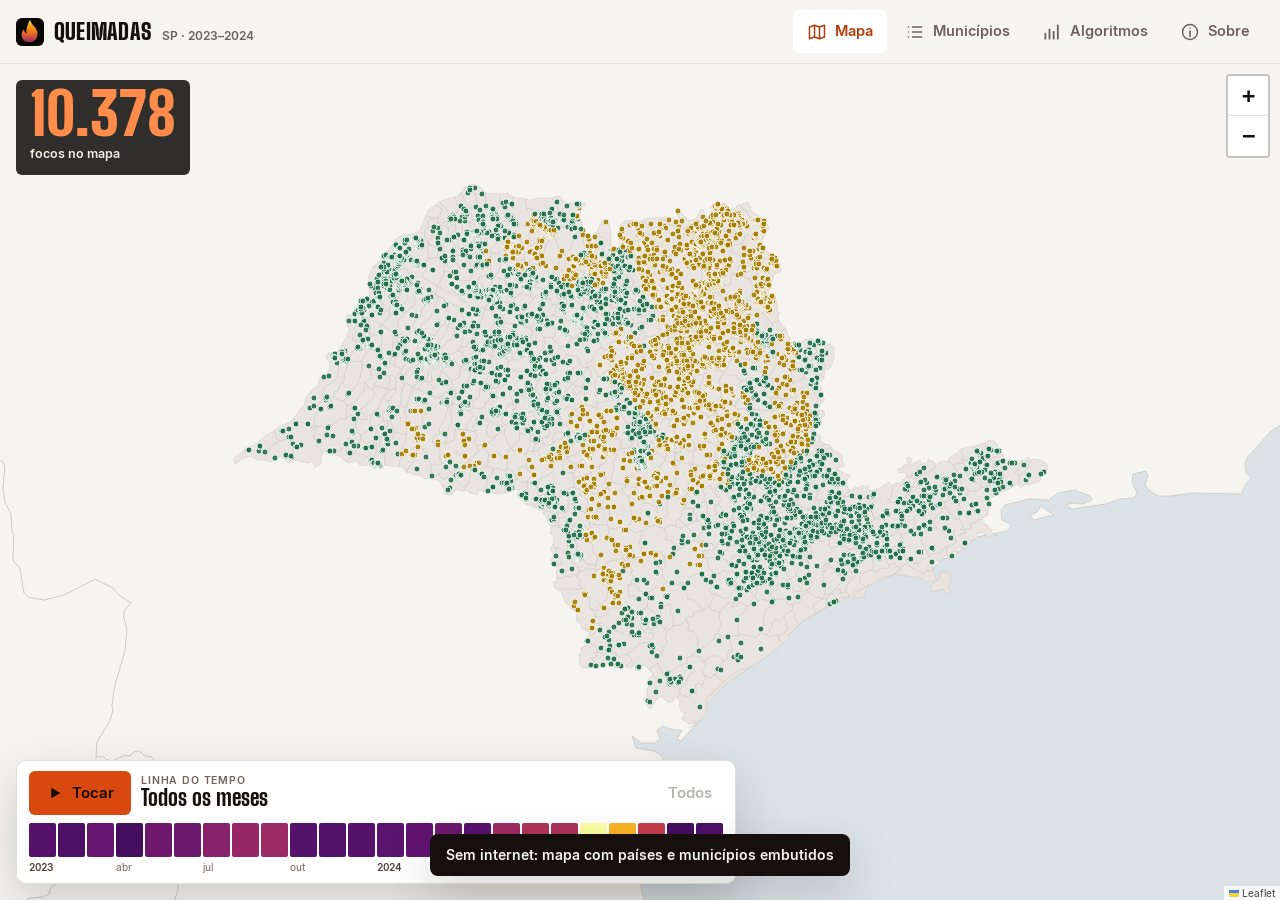
==== site/app/index.html @ ad784659 "Comparacao de municipios, gravacao da linha do tempo em GIF e versao web para celular (PWA) com dado" ====
<!doctype html>
<html lang="pt-BR">
<head>
<meta charset="utf-8">
<meta name="viewport" content="width=device-width, initial-scale=1, viewport-fit=cover">
<title>Queimadas SP · versão web</title>
<meta name="description" content="Os 10.378 focos de incêndio do INPE em São Paulo (2023–2024) no celular: mapa mês a mês, ficha e comparação de municípios e o custo real dos 13 algoritmos de ordenação da APS.">
<meta name="theme-color" content="#0A0807" media="(prefers-color-scheme: dark)">
<meta name="theme-color" content="#F7F5F2" media="(prefers-color-scheme: light)">
<link rel="manifest" href="manifest.webmanifest">
<link rel="icon" href="../favicon.svg" type="image/svg+xml">
<link rel="apple-touch-icon" href="icones/icone-180.png">
<meta name="apple-mobile-web-app-capable" content="yes">
<meta name="apple-mobile-web-app-title" content="Queimadas">
<link rel="preload" href="../fonts/BigShouldersDisplay-Black.woff2" as="font" type="font/woff2" crossorigin>
<link rel="preload" href="../fonts/Inter-Regular.woff2" as="font" type="font/woff2" crossorigin>
<link rel="stylesheet" href="vendor/leaflet.css">
<link rel="stylesheet" href="app.css">
</head>
<body>
<a class="pular" href="#conteudo">Pular para o conteúdo</a>
<header class="topo">
  <a class="marca" href="#mapa" aria-label="Queimadas SP, início">
    <svg viewBox="0 0 24 24" aria-hidden="true"><use href="#i-marca"/></svg>
    <span>Queimadas <small>SP · 2023–2024</small></span>
  </a>
  <nav class="abas" aria-label="Seções">
    <a href="#mapa" data-aba="mapa"><svg aria-hidden="true"><use href="#i-mapa"/></svg><span>Mapa</span></a>
    <a href="#municipios" data-aba="municipios"><svg aria-hidden="true"><use href="#i-lista"/></svg><span>Municípios</span></a>
    <a href="#algoritmos" data-aba="algoritmos"><svg aria-hidden="true"><use href="#i-ordenar"/></svg><span>Algoritmos</span></a>
    <a href="#sobre" data-aba="sobre"><svg aria-hidden="true"><use href="#i-info"/></svg><span>Sobre</span></a>
  </nav>
</header>

<main id="conteudo">
  <section id="aba-mapa" class="aba" aria-labelledby="t-mapa">
    <h1 id="t-mapa" class="sr">Mapa dos focos</h1>
    <div id="mapa" class="mapa" role="application" aria-label="Mapa dos focos de incêndio em São Paulo"></div>
    <div class="placar" aria-live="polite">
      <strong id="placar-numero">—</strong>
      <span id="placar-texto">focos no mapa</span>
    </div>
    <div class="linha-tempo">
      <div class="linha-topo">
        <button id="tocar" class="botao primario" type="button"><svg aria-hidden="true"><use href="#i-play"/></svg><span>Tocar</span></button>
        <div class="linha-periodo"><small>Linha do tempo</small><b id="periodo">Todos os meses</b></div>
        <button id="todos" class="botao fantasma" type="button" disabled>Todos</button>
      </div>
      <div id="faixa" class="faixa" role="group" aria-label="Focos por mês; toque num mês para vê-lo no mapa"></div>
    </div>
  </section>

  <section id="aba-municipios" class="aba" aria-labelledby="t-municipios" hidden>
    <div class="pagina">
      <p class="sobretitulo">Ranking do estado</p>
      <h1 id="t-municipios" class="titulo">Municípios</h1>
      <p class="apoio" id="municipios-apoio"></p>
      <label class="busca">
        <svg aria-hidden="true"><use href="#i-busca"/></svg>
        <span class="sr">Buscar município</span>
        <input id="busca" type="search" placeholder="Buscar município…" autocomplete="off" enterkeyhint="search">
      </label>
      <ol id="ranking" class="ranking"></ol>
      <button id="mais" class="botao secundario largo" type="button">Mostrar mais</button>
    </div>
  </section>

  <section id="aba-algoritmos" class="aba" aria-labelledby="t-algoritmos" hidden>
    <div class="pagina">
      <p class="sobretitulo">Custo real, medido pelo programa em Java</p>
      <h1 id="t-algoritmos" class="titulo">Algoritmos</h1>
      <p class="apoio" id="algoritmos-apoio"></p>
      <div class="chips" role="radiogroup" aria-label="Critério de ordenação" id="criterios"></div>
      <div class="chips" role="radiogroup" aria-label="Ordenar a lista por" id="ordem">
        <button type="button" role="radio" data-ordem="ms" aria-checked="true">Tempo</button>
        <button type="button" role="radio" data-ordem="comparacoes" aria-checked="false">Comparações</button>
        <button type="button" role="radio" data-ordem="trocas" aria-checked="false">Trocas</button>
      </div>
      <ol id="algoritmos" class="algoritmos"></ol>
      <section class="bloco" aria-labelledby="t-curvas">
        <h2 id="t-curvas">Como o custo cresce</h2>
        <p class="apoio" id="curvas-apoio"></p>
        <label class="seletor">Destacar
          <select id="curva-algoritmo"></select>
        </label>
        <figure class="curvas">
          <svg id="curvas" role="img" aria-labelledby="curvas-legenda"></svg>
          <figcaption id="curvas-legenda"></figcaption>
        </figure>
        <table class="tabela" id="curva-tabela"></table>
      </section>
    </div>
  </section>

  <section id="aba-sobre" class="aba" aria-labelledby="t-sobre" hidden>
    <div class="pagina">
      <p class="sobretitulo">APS · Estrutura de Dados · UNIP</p>
      <h1 id="t-sobre" class="titulo">Sobre esta versão</h1>
      <p class="texto">Esta é a versão de bolso do <b>APS Queimadas</b>. Todo o cálculo foi feito pelo programa em Java: a ordenação com os 13 algoritmos implementados à mão, a contagem de operações, o ranking, as fichas dos municípios e os vizinhos pela malha do IBGE. Aqui você vê esses resultados, sem instalar nada.</p>
      <dl class="numeros" id="sobre-numeros"></dl>
      <h2>Fontes</h2>
      <ul class="fontes">
        <li><b>Focos:</b> INPE, BDQueimadas, satélite de referência (horários em GMT).</li>
        <li><b>Municípios, áreas e vizinhança:</b> IBGE, malha municipal de São Paulo.</li>
        <li><b>Países (sem internet):</b> Natural Earth, domínio público.</li>
        <li><b>Mapa-base:</b> Esri, quando há conexão.</li>
      </ul>
      <div class="acoes">
        <a class="botao primario" href="https://github.com/gustavoblopes79/aps-queimadas/releases/latest">Baixar o programa completo</a>
        <a class="botao secundario" href="../">Site do projeto</a>
      </div>
      <p class="nota" id="sobre-versao"></p>
      <p class="nota" id="instalar-dica"></p>
    </div>
  </section>
</main>

<div id="fundo-folha" class="fundo-folha" hidden></div>
<aside id="folha" class="folha" role="dialog" aria-modal="true" aria-labelledby="folha-titulo" hidden>
  <button class="alca" id="alca" type="button" aria-label="Fechar"><span></span></button>
  <div class="folha-cabeca">
    <div>
      <p class="sobretitulo" id="folha-sobre">Ficha do município</p>
      <h2 id="folha-titulo"></h2>
    </div>
    <button class="icone" id="fechar-folha" type="button" aria-label="Fechar"><svg aria-hidden="true"><use href="#i-fechar"/></svg></button>
  </div>
  <div class="folha-corpo" id="folha-corpo"></div>
</aside>

<div id="aviso" class="aviso" role="status" hidden></div>

<svg width="0" height="0" style="position:absolute" aria-hidden="true">
  <defs>
    <linearGradient id="g-marca" x1="0" y1="1" x2="0" y2="0"><stop offset="0" stop-color="#932667"/><stop offset=".4" stop-color="#EB6A26"/><stop offset=".75" stop-color="#FCA50A"/><stop offset="1" stop-color="#FCFFA4"/></linearGradient>
    <symbol id="i-marca" viewBox="0 0 24 24"><rect width="24" height="24" rx="5" fill="#0A0807"/><path fill="url(#g-marca)" d="M12 1.5C12.6 4.8 15.5 6.6 17.2 9.4C19.4 13 18.6 17.8 15 19.9C11.6 21.9 6.9 20.8 5.3 17.2C4.2 14.7 4.9 11.9 6.6 9.9C6.9 11.6 7.8 12.8 9.2 13.3C8.2 9.7 10.2 5.6 12 1.5Z"/></symbol>
    <symbol id="i-mapa" viewBox="0 0 24 24"><path d="M9 4 3 6v14l6-2 6 2 6-2V4l-6 2-6-2Zm0 0v14m6-12v14" fill="none" stroke="currentColor" stroke-width="1.8" stroke-linejoin="round"/></symbol>
    <symbol id="i-lista" viewBox="0 0 24 24"><path d="M9 6h11M9 12h11M9 18h11M4 6h.01M4 12h.01M4 18h.01" fill="none" stroke="currentColor" stroke-width="2" stroke-linecap="round"/></symbol>
    <symbol id="i-ordenar" viewBox="0 0 24 24"><path d="M4 20V14M9 20V9M14 20V12M19 20V4" fill="none" stroke="currentColor" stroke-width="2.2" stroke-linecap="round"/></symbol>
    <symbol id="i-info" viewBox="0 0 24 24"><circle cx="12" cy="12" r="9" fill="none" stroke="currentColor" stroke-width="1.8"/><path d="M12 11v6M12 7.5v.01" stroke="currentColor" stroke-width="2" stroke-linecap="round"/></symbol>
    <symbol id="i-play" viewBox="0 0 24 24"><path d="M7 5v14l12-7L7 5Z" fill="currentColor"/></symbol>
    <symbol id="i-pausa" viewBox="0 0 24 24"><path d="M7 5h3.5v14H7zM13.5 5H17v14h-3.5z" fill="currentColor"/></symbol>
    <symbol id="i-busca" viewBox="0 0 24 24"><circle cx="11" cy="11" r="6.5" fill="none" stroke="currentColor" stroke-width="2"/><path d="m16 16 4.5 4.5" stroke="currentColor" stroke-width="2" stroke-linecap="round"/></symbol>
    <symbol id="i-fechar" viewBox="0 0 24 24"><path d="M6 6l12 12M18 6 6 18" stroke="currentColor" stroke-width="2" stroke-linecap="round"/></symbol>
    <symbol id="i-alvo" viewBox="0 0 24 24"><circle cx="12" cy="12" r="7" fill="none" stroke="currentColor" stroke-width="2"/><circle cx="12" cy="12" r="2.2" fill="currentColor"/></symbol>
  </defs>
</svg>
<script src="vendor/leaflet.js" defer></script>
<script src="app.js" defer></script>
</body>
</html>
---- site/app/vendor/leaflet.css ----
/* required styles */

.leaflet-pane,
.leaflet-tile,
.leaflet-marker-icon,
.leaflet-marker-shadow,
.leaflet-tile-container,
.leaflet-pane > svg,
.leaflet-pane > canvas,
.leaflet-zoom-box,
.leaflet-image-layer,
.leaflet-layer {
	position: absolute;
	left: 0;
	top: 0;
	}
.leaflet-container {
	overflow: hidden;
	}
.leaflet-tile,
.leaflet-marker-icon,
.leaflet-marker-shadow {
	-webkit-user-select: none;
	   -moz-user-select: none;
	        user-select: none;
	  -webkit-user-drag: none;
	}
/* Prevents IE11 from highlighting tiles in blue */
.leaflet-tile::selection {
	background: transparent;
}
/* Safari renders non-retina tile on retina better with this, but Chrome is worse */
.leaflet-safari .leaflet-tile {
	image-rendering: -webkit-optimize-contrast;
	}
/* hack that prevents hw layers "stretching" when loading new tiles */
.leaflet-safari .leaflet-tile-container {
	width: 1600px;
	height: 1600px;
	-webkit-transform-origin: 0 0;
	}
.leaflet-marker-icon,
.leaflet-marker-shadow {
	display: block;
	}
/* .leaflet-container svg: reset svg max-width decleration shipped in Joomla! (joomla.org) 3.x */
/* .leaflet-container img: map is broken in FF if you have max-width: 100% on tiles */
.leaflet-container .leaflet-overlay-pane svg {
	max-width: none !important;
	max-height: none !important;
	}
.leaflet-container .leaflet-marker-pane img,
.leaflet-container .leaflet-shadow-pane img,
.leaflet-container .leaflet-tile-pane img,
.leaflet-container img.leaflet-image-layer,
.leaflet-container .leaflet-tile {
	max-width: none !important;
	max-height: none !important;
	width: auto;
	padding: 0;
	}

.leaflet-container img.leaflet-tile {
	/* See: https://bugs.chromium.org/p/chromium/issues/detail?id=600120 */
	mix-blend-mode: plus-lighter;
}

.leaflet-container.leaflet-touch-zoom {
	-ms-touch-action: pan-x pan-y;
	touch-action: pan-x pan-y;
	}
.leaflet-container.leaflet-touch-drag {
	-ms-touch-action: pinch-zoom;
	/* Fallback for FF which doesn't support pinch-zoom */
	touch-action: none;
	touch-action: pinch-zoom;
}
.leaflet-container.leaflet-touch-drag.leaflet-touch-zoom {
	-ms-touch-action: none;
	touch-action: none;
}
.leaflet-container {
	-webkit-tap-highlight-color: transparent;
}
.leaflet-container a {
	-webkit-tap-highlight-color: rgba(51, 181, 229, 0.4);
}
.leaflet-tile {
	filter: inherit;
	visibility: hidden;
	}
.leaflet-tile-loaded {
	visibility: inherit;
	}
.leaflet-zoom-box {
	width: 0;
	height: 0;
	-moz-box-sizing: border-box;
	     box-sizing: border-box;
	z-index: 800;
	}
/* workaround for https://bugzilla.mozilla.org/show_bug.cgi?id=888319 */
.leaflet-overlay-pane svg {
	-moz-user-select: none;
	}

.leaflet-pane         { z-index: 400; }

.leaflet-tile-pane    { z-index: 200; }
.leaflet-overlay-pane { z-index: 400; }
.leaflet-shadow-pane  { z-index: 500; }
.leaflet-marker-pane  { z-index: 600; }
.leaflet-tooltip-pane   { z-index: 650; }
.leaflet-popup-pane   { z-index: 700; }

.leaflet-map-pane canvas { z-index: 100; }
.leaflet-map-pane svg    { z-index: 200; }

.leaflet-vml-shape {
	width: 1px;
	height: 1px;
	}
.lvml {
	behavior: url(#default#VML);
	display: inline-block;
	position: absolute;
	}


/* control positioning */

.leaflet-control {
	position: relative;
	z-index: 800;
	pointer-events: visiblePainted; /* IE 9-10 doesn't have auto */
	pointer-events: auto;
	}
.leaflet-top,
.leaflet-bottom {
	position: absolute;
	z-index: 1000;
	pointer-events: none;
	}
.leaflet-top {
	top: 0;
	}
.leaflet-right {
	right: 0;
	}
.leaflet-bottom {
	bottom: 0;
	}
.leaflet-left {
	left: 0;
	}
.leaflet-control {
	float: left;
	clear: both;
	}
.leaflet-right .leaflet-control {
	float: right;
	}
.leaflet-top .leaflet-control {
	margin-top: 10px;
	}
.leaflet-bottom .leaflet-control {
	margin-bottom: 10px;
	}
.leaflet-left .leaflet-control {
	margin-left: 10px;
	}
.leaflet-right .leaflet-control {
	margin-right: 10px;
	}


/* zoom and fade animations */

.leaflet-fade-anim .leaflet-popup {
	opacity: 0;
	-webkit-transition: opacity 0.2s linear;
	   -moz-transition: opacity 0.2s linear;
	        transition: opacity 0.2s linear;
	}
.leaflet-fade-anim .leaflet-map-pane .leaflet-popup {
	opacity: 1;
	}
.leaflet-zoom-animated {
	-webkit-transform-origin: 0 0;
	    -ms-transform-origin: 0 0;
	        transform-origin: 0 0;
	}
svg.leaflet-zoom-animated {
	will-change: transform;
}

.leaflet-zoom-anim .leaflet-zoom-animated {
	-webkit-transition: -webkit-transform 0.25s cubic-bezier(0,0,0.25,1);
	   -moz-transition:    -moz-transform 0.25s cubic-bezier(0,0,0.25,1);
	        transition:         transform 0.25s cubic-bezier(0,0,0.25,1);
	}
.leaflet-zoom-anim .leaflet-tile,
.leaflet-pan-anim .leaflet-tile {
	-webkit-transition: none;
	   -moz-transition: none;
	        transition: none;
	}

.leaflet-zoom-anim .leaflet-zoom-hide {
	visibility: hidden;
	}


/* cursors */

.leaflet-interactive {
	cursor: pointer;
	}
.leaflet-grab {
	cursor: -webkit-grab;
	cursor:    -moz-grab;
	cursor:         grab;
	}
.leaflet-crosshair,
.leaflet-crosshair .leaflet-interactive {
	cursor: crosshair;
	}
.leaflet-popup-pane,
.leaflet-control {
	cursor: auto;
	}
.leaflet-dragging .leaflet-grab,
.leaflet-dragging .leaflet-grab .leaflet-interactive,
.leaflet-dragging .leaflet-marker-draggable {
	cursor: move;
	cursor: -webkit-grabbing;
	cursor:    -moz-grabbing;
	cursor:         grabbing;
	}

/* marker & overlays interactivity */
.leaflet-marker-icon,
.leaflet-marker-shadow,
.leaflet-image-layer,
.leaflet-pane > svg path,
.leaflet-tile-container {
	pointer-events: none;
	}

.leaflet-marker-icon.leaflet-interactive,
.leaflet-image-layer.leaflet-interactive,
.leaflet-pane > svg path.leaflet-interactive,
svg.leaflet-image-layer.leaflet-interactive path {
	pointer-events: visiblePainted; /* IE 9-10 doesn't have auto */
	pointer-events: auto;
	}

/* visual tweaks */

.leaflet-container {
	background: #ddd;
	outline-offset: 1px;
	}
.leaflet-container a {
	color: #0078A8;
	}
.leaflet-zoom-box {
	border: 2px dotted #38f;
	background: rgba(255,255,255,0.5);
	}


/* general typography */
.leaflet-container {
	font-family: "Helvetica Neue", Arial, Helvetica, sans-serif;
	font-size: 12px;
	font-size: 0.75rem;
	line-height: 1.5;
	}


/* general toolbar styles */

.leaflet-bar {
	box-shadow: 0 1px 5px rgba(0,0,0,0.65);
	border-radius: 4px;
	}
.leaflet-bar a {
	background-color: #fff;
	border-bottom: 1px solid #ccc;
	width: 26px;
	height: 26px;
	line-height: 26px;
	display: block;
	text-align: center;
	text-decoration: none;
	color: black;
	}
.leaflet-bar a,
.leaflet-control-layers-toggle {
	background-position: 50% 50%;
	background-repeat: no-repeat;
	display: block;
	}
.leaflet-bar a:hover,
.leaflet-bar a:focus {
	background-color: #f4f4f4;
	}
.leaflet-bar a:first-child {
	border-top-left-radius: 4px;
	border-top-right-radius: 4px;
	}
.leaflet-bar a:last-child {
	border-bottom-left-radius: 4px;
	border-bottom-right-radius: 4px;
	border-bottom: none;
	}
.leaflet-bar a.leaflet-disabled {
	cursor: default;
	background-color: #f4f4f4;
	color: #bbb;
	}

.leaflet-touch .leaflet-bar a {
	width: 30px;
	height: 30px;
	line-height: 30px;
	}
.leaflet-touch .leaflet-bar a:first-child {
	border-top-left-radius: 2px;
	border-top-right-radius: 2px;
	}
.leaflet-touch .leaflet-bar a:last-child {
	border-bottom-left-radius: 2px;
	border-bottom-right-radius: 2px;
	}

/* zoom control */

.leaflet-control-zoom-in,
.leaflet-control-zoom-out {
	font: bold 18px 'Lucida Console', Monaco, monospace;
	text-indent: 1px;
	}

.leaflet-touch .leaflet-control-zoom-in, .leaflet-touch .leaflet-control-zoom-out  {
	font-size: 22px;
	}


/* layers control */

.leaflet-control-layers {
	box-shadow: 0 1px 5px rgba(0,0,0,0.4);
	background: #fff;
	border-radius: 5px;
	}
.leaflet-control-layers-toggle {
	background-image: url(images/layers.png);
	width: 36px;
	height: 36px;
	}
.leaflet-retina .leaflet-control-layers-toggle {
	background-image: url(images/layers-2x.png);
	background-size: 26px 26px;
	}
.leaflet-touch .leaflet-control-layers-toggle {
	width: 44px;
	height: 44px;
	}
.leaflet-control-layers .leaflet-control-layers-list,
.leaflet-control-layers-expanded .leaflet-control-layers-toggle {
	display: none;
	}
.leaflet-control-layers-expanded .leaflet-control-layers-list {
	display: block;
	position: relative;
	}
.leaflet-control-layers-expanded {
	padding: 6px 10px 6px 6px;
	color: #333;
	background: #fff;
	}
.leaflet-control-layers-scrollbar {
	overflow-y: scroll;
	overflow-x: hidden;
	padding-right: 5px;
	}
.leaflet-control-layers-selector {
	margin-top: 2px;
	position: relative;
	top: 1px;
	}
.leaflet-control-layers label {
	display: block;
	font-size: 13px;
	font-size: 1.08333em;
	}
.leaflet-control-layers-separator {
	height: 0;
	border-top: 1px solid #ddd;
	margin: 5px -10px 5px -6px;
	}

/* Default icon URLs */
.leaflet-default-icon-path { /* used only in path-guessing heuristic, see L.Icon.Default */
	background-image: url(images/marker-icon.png);
	}


/* attribution and scale controls */

.leaflet-container .leaflet-control-attribution {
	background: #fff;
	background: rgba(255, 255, 255, 0.8);
	margin: 0;
	}
.leaflet-control-attribution,
.leaflet-control-scale-line {
	padding: 0 5px;
	color: #333;
	line-height: 1.4;
	}
.leaflet-control-attribution a {
	text-decoration: none;
	}
.leaflet-control-attribution a:hover,
.leaflet-control-attribution a:focus {
	text-decoration: underline;
	}
.leaflet-attribution-flag {
	display: inline !important;
	vertical-align: baseline !important;
	width: 1em;
	height: 0.6669em;
	}
.leaflet-left .leaflet-control-scale {
	margin-left: 5px;
	}
.leaflet-bottom .leaflet-control-scale {
	margin-bottom: 5px;
	}
.leaflet-control-scale-line {
	border: 2px solid #777;
	border-top: none;
	line-height: 1.1;
	padding: 2px 5px 1px;
	white-space: nowrap;
	-moz-box-sizing: border-box;
	     box-sizing: border-box;
	background: rgba(255, 255, 255, 0.8);
	text-shadow: 1px 1px #fff;
	}
.leaflet-control-scale-line:not(:first-child) {
	border-top: 2px solid #777;
	border-bottom: none;
	margin-top: -2px;
	}
.leaflet-control-scale-line:not(:first-child):not(:last-child) {
	border-bottom: 2px solid #777;
	}

.leaflet-touch .leaflet-control-attribution,
.leaflet-touch .leaflet-control-layers,
.leaflet-touch .leaflet-bar {
	box-shadow: none;
	}
.leaflet-touch .leaflet-control-layers,
.leaflet-touch .leaflet-bar {
	border: 2px solid rgba(0,0,0,0.2);
	background-clip: padding-box;
	}


/* popup */

.leaflet-popup {
	position: absolute;
	text-align: center;
	margin-bottom: 20px;
	}
.leaflet-popup-content-wrapper {
	padding: 1px;
	text-align: left;
	border-radius: 12px;
	}
.leaflet-popup-content {
	margin: 13px 24px 13px 20px;
	line-height: 1.3;
	font-size: 13px;
	font-size: 1.08333em;
	min-height: 1px;
	}
.leaflet-popup-content p {
	margin: 17px 0;
	margin: 1.3em 0;
	}
.leaflet-popup-tip-container {
	width: 40px;
	height: 20px;
	position: absolute;
	left: 50%;
	margin-top: -1px;
	margin-left: -20px;
	overflow: hidden;
	pointer-events: none;
	}
.leaflet-popup-tip {
	width: 17px;
	height: 17px;
	padding: 1px;

	margin: -10px auto 0;
	pointer-events: auto;

	-webkit-transform: rotate(45deg);
	   -moz-transform: rotate(45deg);
	    -ms-transform: rotate(45deg);
	        transform: rotate(45deg);
	}
.leaflet-popup-content-wrapper,
.leaflet-popup-tip {
	background: white;
	color: #333;
	box-shadow: 0 3px 14px rgba(0,0,0,0.4);
	}
.leaflet-container a.leaflet-popup-close-button {
	position: absolute;
	top: 0;
	right: 0;
	border: none;
	text-align: center;
	width: 24px;
	height: 24px;
	font: 16px/24px Tahoma, Verdana, sans-serif;
	color: #757575;
	text-decoration: none;
	background: transparent;
	}
.leaflet-container a.leaflet-popup-close-button:hover,
.leaflet-container a.leaflet-popup-close-button:focus {
	color: #585858;
	}
.leaflet-popup-scrolled {
	overflow: auto;
	}

.leaflet-oldie .leaflet-popup-content-wrapper {
	-ms-zoom: 1;
	}
.leaflet-oldie .leaflet-popup-tip {
	width: 24px;
	margin: 0 auto;

	-ms-filter: "progid:DXImageTransform.Microsoft.Matrix(M11=0.70710678, M12=0.70710678, M21=-0.70710678, M22=0.70710678)";
	filter: progid:DXImageTransform.Microsoft.Matrix(M11=0.70710678, M12=0.70710678, M21=-0.70710678, M22=0.70710678);
	}

.leaflet-oldie .leaflet-control-zoom,
.leaflet-oldie .leaflet-control-layers,
.leaflet-oldie .leaflet-popup-content-wrapper,
.leaflet-oldie .leaflet-popup-tip {
	border: 1px solid #999;
	}


/* div icon */

.leaflet-div-icon {
	background: #fff;
	border: 1px solid #666;
	}


/* Tooltip */
/* Base styles for the element that has a tooltip */
.leaflet-tooltip {
	position: absolute;
	padding: 6px;
	background-color: #fff;
	border: 1px solid #fff;
	border-radius: 3px;
	color: #222;
	white-space: nowrap;
	-webkit-user-select: none;
	-moz-user-select: none;
	-ms-user-select: none;
	user-select: none;
	pointer-events: none;
	box-shadow: 0 1px 3px rgba(0,0,0,0.4);
	}
.leaflet-tooltip.leaflet-interactive {
	cursor: pointer;
	pointer-events: auto;
	}
.leaflet-tooltip-top:before,
.leaflet-tooltip-bottom:before,
.leaflet-tooltip-left:before,
.leaflet-tooltip-right:before {
	position: absolute;
	pointer-events: none;
	border: 6px solid transparent;
	background: transparent;
	content: "";
	}

/* Directions */

.leaflet-tooltip-bottom {
	margin-top: 6px;
}
.leaflet-tooltip-top {
	margin-top: -6px;
}
.leaflet-tooltip-bottom:before,
.leaflet-tooltip-top:before {
	left: 50%;
	margin-left: -6px;
	}
.leaflet-tooltip-top:before {
	bottom: 0;
	margin-bottom: -12px;
	border-top-color: #fff;
	}
.leaflet-tooltip-bottom:before {
	top: 0;
	margin-top: -12px;
	margin-left: -6px;
	border-bottom-color: #fff;
	}
.leaflet-tooltip-left {
	margin-left: -6px;
}
.leaflet-tooltip-right {
	margin-left: 6px;
}
.leaflet-tooltip-left:before,
.leaflet-tooltip-right:before {
	top: 50%;
	margin-top: -6px;
	}
.leaflet-tooltip-left:before {
	right: 0;
	margin-right: -12px;
	border-left-color: #fff;
	}
.leaflet-tooltip-right:before {
	left: 0;
	margin-left: -12px;
	border-right-color: #fff;
	}

/* Printing */

@media print {
	/* Prevent printers from removing background-images of controls. */
	.leaflet-control {
		-webkit-print-color-adjust: exact;
		print-color-adjust: exact;
		}
	}
---- site/app/app.css ----
@font-face{font-family:"Big Shoulders";src:url(../fonts/BigShouldersDisplay-Black.woff2) format("woff2");font-weight:900;font-display:swap}
@font-face{font-family:"Big Shoulders";src:url(../fonts/BigShouldersDisplay-ExtraBold.woff2) format("woff2");font-weight:800;font-display:swap}
@font-face{font-family:"Inter";src:url(../fonts/Inter-Regular.woff2) format("woff2");font-weight:400;font-display:swap}
@font-face{font-family:"Inter";src:url(../fonts/Inter-SemiBold.woff2) format("woff2");font-weight:600;font-display:swap}

:root{
  color-scheme:dark;
  --fundo:#0A0807;--superficie:#1A1411;--superficie-2:#241B17;--fio:#3A2E28;--fio-forte:#F6EEE7;
  --texto:#F6EEE7;--texto-2:#CDBDB1;--texto-3:#A99587;
  --fogo:#FF6B1A;--fogo-texto:#FF8C4A;--fogo-suave:#2B150A;--frio:#7FA3D1;
  --cerrado:#E8C15A;--mata:#2E9E63;--outro:#A08D80;
  --terra:#241B17;--terra-borda:#46392F;--mar:#0A0D0F;--pais:#18120F;--pais-borda:#3A2F28;
  --sombra:0 18px 48px rgba(0,0,0,.55);
  --display:"Big Shoulders",Impact,sans-serif;--corpo:"Inter",system-ui,-apple-system,"Segoe UI",Roboto,sans-serif;
  --saida:cubic-bezier(.23,1,.32,1);--gaveta:cubic-bezier(.32,.72,0,1);
  --topo:56px;--abas:64px;
}
@media (prefers-color-scheme:light){
  :root{
    color-scheme:light;
    --fundo:#F7F5F2;--superficie:#FFFFFF;--superficie-2:#F1EEEA;--fio:#E2DFDB;--fio-forte:#15100D;
    --texto:#15100D;--texto-2:#4A413B;--texto-3:#6E635B;
    --fogo:#D9480F;--fogo-texto:#B53A0A;--fogo-suave:#FFF1E8;--frio:#3D6DB5;
    --cerrado:#A67C00;--mata:#1F6E45;--outro:#8C8178;
    --terra:#E9E4DF;--terra-borda:#CFC7BF;--mar:#DCE3E7;--pais:#F6F4F1;--pais-borda:#C9C2BA;
    --sombra:0 18px 48px rgba(21,16,13,.18);
  }
}
*{box-sizing:border-box}
html{-webkit-text-size-adjust:100%;height:100%}
body{margin:0;min-height:100%;background:var(--fundo);color:var(--texto);font:400 16px/1.55 var(--corpo);font-variant-numeric:lining-nums tabular-nums;-webkit-tap-highlight-color:transparent}
button,input,select{font:inherit;color:inherit}
a{color:var(--fogo-texto);text-underline-offset:3px}
:focus-visible{outline:2px solid var(--fogo);outline-offset:2px;border-radius:3px}
.sr{position:absolute;width:1px;height:1px;overflow:hidden;clip:rect(0 0 0 0);white-space:nowrap}
.pular{position:absolute;left:-999px;top:8px;z-index:2000;background:var(--fogo);color:#140A04;padding:8px 14px;font-weight:600}
.pular:focus{left:8px}
[hidden]{display:none !important}

.topo{position:sticky;top:0;z-index:1100;height:calc(var(--topo) + env(safe-area-inset-top));padding:env(safe-area-inset-top) 16px 0;display:flex;align-items:center;gap:16px;background:var(--fundo);border-bottom:1px solid var(--fio)}
.marca{display:flex;align-items:center;gap:10px;color:var(--texto);text-decoration:none;font:900 22px/1 var(--display);text-transform:uppercase;letter-spacing:.01em}
.marca svg{width:28px;height:28px;flex:none}
.marca small{font:600 12px/1 var(--corpo);color:var(--texto-3);text-transform:none;letter-spacing:0;margin-left:6px}
.abas{position:fixed;left:0;right:0;bottom:0;z-index:1100;display:grid;grid-template-columns:repeat(4,1fr);height:calc(var(--abas) + env(safe-area-inset-bottom));padding-bottom:env(safe-area-inset-bottom);background:var(--superficie);border-top:1px solid var(--fio)}
.abas a{display:flex;flex-direction:column;align-items:center;justify-content:center;gap:3px;color:var(--texto-3);text-decoration:none;font-size:11.5px;font-weight:600;transition:color .15s ease}
.abas a svg{width:24px;height:24px}
.abas a[aria-current="page"]{color:var(--fogo-texto)}
.abas a:active svg{transform:scale(.92)}

main{padding-bottom:calc(var(--abas) + env(safe-area-inset-bottom))}
.aba{position:relative}
#aba-mapa{height:calc(100dvh - var(--topo) - var(--abas) - env(safe-area-inset-top) - env(safe-area-inset-bottom));min-height:420px}
.mapa{position:absolute;inset:0;background:var(--fundo)}
.mapa.offline{background:var(--mar)}
.leaflet-container{font-family:var(--corpo);background:var(--fundo)}
.leaflet-popup-content-wrapper,.leaflet-popup-tip{background:var(--superficie);color:var(--texto);box-shadow:var(--sombra);border:1px solid var(--fio)}
.leaflet-popup-content-wrapper{border-radius:8px}
.leaflet-popup-content{margin:12px 14px;font-size:13.5px;line-height:1.5}
.leaflet-container a.leaflet-popup-close-button{color:var(--texto-3);width:32px;height:32px;font-size:22px}
.leaflet-control-zoom a{background:var(--superficie) !important;color:var(--texto) !important;border-color:var(--fio) !important;width:40px !important;height:40px !important;line-height:40px !important}
.leaflet-control-attribution{background:color-mix(in srgb,var(--superficie) 80%,transparent) !important;color:var(--texto-3) !important;font-size:10px !important}
.leaflet-control-attribution a{color:var(--texto-2) !important}
.pop-titulo{font-weight:600;font-size:15px}
.pop-linha{color:var(--texto-2)}
.pop-acao{display:block;width:100%;margin-top:10px;min-height:40px;padding:8px 12px;border:1px solid var(--fogo);border-radius:6px;background:var(--fogo-suave);color:var(--texto);font-weight:600;text-align:left;cursor:pointer;transition:transform .14s var(--saida)}
.pop-acao:active{transform:scale(.97)}

.placar{position:absolute;z-index:900;left:12px;top:12px;padding:8px 14px 10px;background:rgba(10,8,7,.84);border-radius:6px;pointer-events:none;color:#F6EEE7}
.placar strong{display:block;font:900 44px/.9 var(--display);color:#FF8C4A}
.placar span{font-size:12.5px;font-weight:600}
.linha-tempo{position:absolute;z-index:900;left:8px;right:8px;bottom:8px;padding:10px 12px 8px;background:var(--superficie);border:1px solid var(--fio);border-radius:10px;box-shadow:var(--sombra)}
.linha-topo{display:flex;align-items:center;gap:10px}
.linha-periodo{flex:1;min-width:0;display:flex;flex-direction:column;line-height:1.1}
.linha-periodo small{font-size:10.5px;letter-spacing:.08em;text-transform:uppercase;color:var(--texto-3);font-weight:600}
.linha-periodo b{font:800 22px/1.1 var(--display);white-space:nowrap;overflow:hidden;text-overflow:ellipsis}
.faixa{display:grid;grid-template-columns:repeat(24,1fr);gap:2px;margin-top:8px}
.faixa button{height:34px;padding:0;border:0;border-radius:2px;cursor:pointer;position:relative;transition:opacity .15s ease,transform .12s var(--saida)}
.faixa button:active{transform:scaleY(.94)}
.faixa.selecao button{opacity:.3}
.faixa.selecao button[aria-pressed="true"]{opacity:1;outline:2px solid var(--texto);outline-offset:1px;z-index:1}
.faixa-rotulos{display:grid;grid-template-columns:repeat(24,1fr);gap:2px;font-size:10px;color:var(--texto-3);margin-top:3px}
.faixa-rotulos span{white-space:nowrap;overflow:visible}
.faixa-rotulos b{color:var(--texto-2)}

.botao{display:inline-flex;align-items:center;justify-content:center;gap:8px;min-height:44px;padding:8px 16px;border-radius:6px;border:1px solid transparent;font-weight:600;font-size:15px;text-decoration:none;cursor:pointer;transition:transform .14s var(--saida),background .15s ease}
.botao:active{transform:scale(.97)}
.botao svg{width:18px;height:18px}
.botao.primario{background:var(--fogo);color:#140A04}
.botao.secundario{border-color:var(--fio);background:transparent;color:var(--texto)}
.botao.fantasma{background:transparent;color:var(--texto-2);padding:8px 10px}
.botao:disabled{opacity:.4;cursor:default;transform:none}
.botao.largo{width:100%;margin-top:12px}
.icone{display:inline-flex;align-items:center;justify-content:center;width:44px;height:44px;border:0;background:transparent;color:var(--texto-2);border-radius:6px;cursor:pointer}
.icone svg{width:22px;height:22px}

.pagina{max-width:760px;margin:0 auto;padding:24px 16px 32px}
.sobretitulo{margin:0;font-size:11.5px;letter-spacing:.09em;text-transform:uppercase;color:var(--texto-3);font-weight:600}
.titulo{margin:2px 0 8px;font:900 clamp(44px,12vw,72px)/.95 var(--display);text-transform:uppercase}
.apoio{margin:0 0 16px;color:var(--texto-2)}
.texto{color:var(--texto-2);max-width:62ch}
.texto b{color:var(--texto)}
h2{font:800 28px/1.1 var(--display);margin:28px 0 8px;border-top:3px solid var(--fio-forte);padding-top:10px}
.nota{font-size:13px;color:var(--texto-3)}

.busca{display:flex;align-items:center;gap:10px;height:48px;padding:0 14px;border:1px solid var(--fio);border-radius:8px;background:var(--superficie);margin-bottom:12px}
.busca svg{width:20px;height:20px;color:var(--texto-3);flex:none}
.busca input{flex:1;min-width:0;border:0;background:transparent;outline:none;font-size:16px}
.ranking{list-style:none;margin:0;padding:0}
.ranking li{border-top:1px solid var(--fio)}
.ranking button{display:grid;grid-template-columns:44px 1fr auto;align-items:center;gap:10px;width:100%;min-height:60px;padding:8px 2px;border:0;background:transparent;text-align:left;cursor:pointer}
.ranking button:active{background:var(--superficie-2)}
.ranking .pos{font:800 18px/1 var(--display);color:var(--texto-3);text-align:right}
.ranking .nome{font-weight:600;line-height:1.25}
.ranking .mini{display:grid;grid-template-columns:repeat(24,1fr);gap:1px;height:14px;margin-top:5px;align-items:end}
.ranking .mini i{display:block;background:var(--fogo);border-radius:1px;min-height:1px}
.ranking .total{font:900 26px/1 var(--display);text-align:right}
.ranking .total small{display:block;font:400 11px/1.2 var(--corpo);color:var(--texto-3)}

.chips{display:flex;flex-wrap:wrap;gap:8px;margin:0 0 12px}
.chips button{min-height:40px;padding:6px 14px;border:1px solid var(--fio);border-radius:999px;background:transparent;color:var(--texto-2);font-size:14px;font-weight:600;cursor:pointer;transition:transform .14s var(--saida)}
.chips button:active{transform:scale(.97)}
.chips button[aria-checked="true"]{background:var(--texto);border-color:var(--texto);color:var(--fundo)}
.algoritmos{list-style:none;margin:8px 0 0;padding:0;counter-reset:alg}
.algoritmos li{border-top:1px solid var(--fio);padding:12px 0}
.alg-topo{display:flex;align-items:baseline;gap:10px}
.alg-nome{font-weight:600;flex:1}
.alg-nome small{display:block;font-weight:400;color:var(--texto-3);font-size:12.5px}
.alg-valor{font:900 28px/1 var(--display);text-align:right;white-space:nowrap}
.alg-valor small{display:block;font:400 11px/1.3 var(--corpo);color:var(--texto-3)}
.alg-barra{height:6px;background:var(--superficie-2);border-radius:3px;margin-top:8px;overflow:hidden}
.alg-barra i{display:block;height:100%;background:var(--fogo);border-radius:3px}
.alg-extra{display:flex;flex-wrap:wrap;gap:4px 14px;margin-top:6px;font-size:12.5px;color:var(--texto-3)}
.alg-extra b{color:var(--texto-2);font-weight:600}
.selo{display:inline-block;padding:1px 7px;border-radius:3px;background:var(--fogo-suave);color:var(--fogo-texto);font-size:11.5px;font-weight:600}

.bloco{margin-top:8px}
.seletor{display:flex;align-items:center;gap:10px;font-size:14px;color:var(--texto-2);margin-bottom:8px}
.seletor select{flex:1;min-height:44px;padding:6px 10px;border:1px solid var(--fio);border-radius:6px;background:var(--superficie)}
.curvas{margin:0}
.curvas svg{width:100%;height:auto;display:block}
.curvas figcaption{font-size:12.5px;color:var(--texto-3);margin-top:6px}
.curvas .grade line{stroke:var(--fio);stroke-width:1}
.curvas .eixo text{fill:var(--texto-3);font-size:11px}
.curvas .serie{fill:none;stroke:var(--texto-3);stroke-opacity:.35;stroke-width:1.5}
.curvas .serie.ativa{stroke:var(--fogo);stroke-opacity:1;stroke-width:3}
.curvas .ponto{fill:var(--fogo);stroke:var(--superficie);stroke-width:2}
.curvas .rotulo{fill:var(--texto);font-size:12px;font-weight:600}
.tabela{width:100%;border-collapse:collapse;font-size:13.5px;margin-top:10px}
.tabela th,.tabela td{padding:7px 4px;border-top:1px solid var(--fio);text-align:right}
.tabela th:first-child,.tabela td:first-child{text-align:left}
.tabela th{color:var(--texto-3);font-weight:600;font-size:12px}

.numeros{display:grid;grid-template-columns:repeat(2,1fr);gap:14px;margin:20px 0}
.numeros div{border-top:1px solid var(--fio);padding-top:8px}
.numeros dt{font-size:12.5px;color:var(--texto-3)}
.numeros dd{margin:0;font:900 34px/1 var(--display)}
.fontes{padding-left:18px;color:var(--texto-2)}
.fontes li{margin:6px 0}
.acoes{display:flex;flex-wrap:wrap;gap:10px;margin:24px 0 8px}

.fundo-folha{position:fixed;inset:0;z-index:1200;background:rgba(0,0,0,.45);opacity:0;transition:opacity .28s ease}
.fundo-folha.aberta{opacity:1}
.folha{position:fixed;left:0;right:0;bottom:0;z-index:1300;max-height:88dvh;display:flex;flex-direction:column;background:var(--superficie);border-radius:16px 16px 0 0;box-shadow:var(--sombra);transform:translateY(100%);transition:transform .32s var(--gaveta);padding-bottom:env(safe-area-inset-bottom);touch-action:pan-y}
.folha.aberta{transform:translateY(0)}
.alca{display:block;width:100%;height:24px;border:0;background:transparent;cursor:grab;padding:0}
.alca span{display:block;width:44px;height:5px;border-radius:3px;background:var(--fio);margin:10px auto 0}
.folha-cabeca{display:flex;align-items:flex-start;gap:8px;padding:4px 16px 8px 20px}
.folha-cabeca > div{flex:1;min-width:0}
.folha-cabeca h2{margin:2px 0 0;border:0;padding:0;font:800 32px/1.05 var(--display)}
.folha-corpo{overflow-y:auto;overscroll-behavior:contain;padding:0 20px 24px}
.ficha-total{font:900 64px/.85 var(--display);color:var(--fogo-texto);margin-top:4px}
.ficha-sub{font-weight:600;color:var(--texto-2)}
.ficha-ranking{margin:8px 0 0}
.ficha-grade{display:grid;grid-template-columns:repeat(3,1fr);gap:12px;margin:16px 0 0;padding-top:12px;border-top:1px solid var(--fio)}
.ficha-grade b{display:block;font:800 22px/1.1 var(--display);overflow-wrap:anywhere}
.ficha-grade span{font-size:12px;color:var(--texto-3)}
.ficha-grade .largo{grid-column:span 2}
.secao-folha{margin:20px 0 8px;padding-top:12px;border-top:1px solid var(--fio)}
.secao-folha h3{margin:0;font-size:15px}
.secao-folha p{margin:2px 0 0;font-size:13px;color:var(--texto-3)}
.barras{display:grid;grid-template-columns:repeat(24,1fr);gap:2px;height:96px;align-items:end;margin-top:10px}
.barras i{display:block;border-radius:2px 2px 0 0;min-height:0}
.barras.pares{gap:3px}
.barras.pares span{display:flex;align-items:flex-end;gap:1px;height:100%}
.barras.pares span i{flex:1}
.barras-rotulos{display:grid;grid-template-columns:repeat(24,1fr);gap:2px;font-size:10px;color:var(--texto-3);margin-top:3px}
.a{background:var(--fogo)}
.b{background:var(--frio)}
.vizinhos{list-style:none;margin:8px 0 0;padding:0}
.vizinhos li{display:grid;grid-template-columns:minmax(0,1fr) 40% 44px;align-items:center;gap:10px;min-height:40px}
.vizinhos button{border:0;background:transparent;text-align:left;padding:6px 0;font-weight:600;color:var(--texto);cursor:pointer;overflow:hidden;text-overflow:ellipsis;white-space:nowrap}
.vizinhos i{display:block;height:8px;border-radius:2px;background:var(--fogo)}
.vizinhos b{text-align:right;font-weight:600}
.comparar{position:relative;margin-top:10px}
.sugestoes{list-style:none;margin:6px 0 0;padding:0;border:1px solid var(--fio);border-radius:8px;overflow:hidden}
.sugestoes button{display:flex;justify-content:space-between;width:100%;min-height:44px;padding:8px 12px;border:0;border-top:1px solid var(--fio);background:var(--superficie);text-align:left;cursor:pointer}
.sugestoes li:first-child button{border-top:0}
.sugestoes small{color:var(--texto-3)}
.comp-tabela{width:100%;border-collapse:collapse;margin-top:8px}
.comp-tabela th,.comp-tabela td{padding:8px 4px;border-top:1px solid var(--fio);text-align:left;vertical-align:top;font-size:14px}
.comp-tabela th{color:var(--texto-3);font-weight:400;font-size:12.5px;width:30%}
.comp-tabela thead th{border-top:0;font-weight:600;color:var(--texto);font-size:14px}
.comp-tabela thead th.a,.comp-tabela thead th.b{background:none;border-bottom:3px solid var(--fogo)}
.comp-tabela thead th.b{border-bottom-color:var(--frio)}
.comp-tabela .grande{font:900 32px/1 var(--display)}
.legenda-pares{display:flex;gap:16px;font-size:13px;color:var(--texto-2);margin-top:8px}
.legenda-pares span::before{content:"";display:inline-block;width:10px;height:10px;border-radius:2px;margin-right:6px;vertical-align:-1px;background:var(--fogo)}
.legenda-pares span.b::before{background:var(--frio)}
.legenda-pares span.b{background:none}
.botoes-folha{display:flex;flex-wrap:wrap;gap:10px;margin-top:20px}

.aviso{position:fixed;z-index:1400;left:50%;bottom:calc(var(--abas) + 16px + env(safe-area-inset-bottom));transform:translateX(-50%);max-width:calc(100% - 32px);padding:10px 16px;background:var(--texto);color:var(--fundo);border-radius:8px;font-size:14px;font-weight:600;box-shadow:var(--sombra)}

@media (min-width:900px){
  :root{--abas:0px}
  .topo{height:64px}
  .abas{position:static;margin-left:auto;display:flex;height:auto;padding:0;background:transparent;border:0;gap:4px}
  .abas a{flex-direction:row;gap:8px;font-size:14.5px;padding:10px 14px;border-radius:6px}
  .abas a svg{width:20px;height:20px}
  .abas a[aria-current="page"]{background:var(--superficie)}
  #aba-mapa{height:calc(100dvh - 64px)}
  .linha-tempo{left:16px;right:auto;bottom:16px;width:min(720px,calc(100% - 32px))}
  .placar{left:16px;top:16px}
  .placar strong{font-size:58px}
  .folha{left:auto;top:80px;bottom:16px;right:16px;width:440px;max-height:none;border-radius:12px;transform:translateX(calc(100% + 24px))}
  .folha.aberta{transform:translateX(0)}
  .folha.larga{width:600px}
  .alca{display:none}
  .fundo-folha{display:none}
  .folha-cabeca{padding-top:18px}
  .aviso{bottom:24px}
}
@media (prefers-reduced-motion:reduce){
  *,*::before,*::after{transition-duration:.01ms !important;animation-duration:.01ms !important}
}
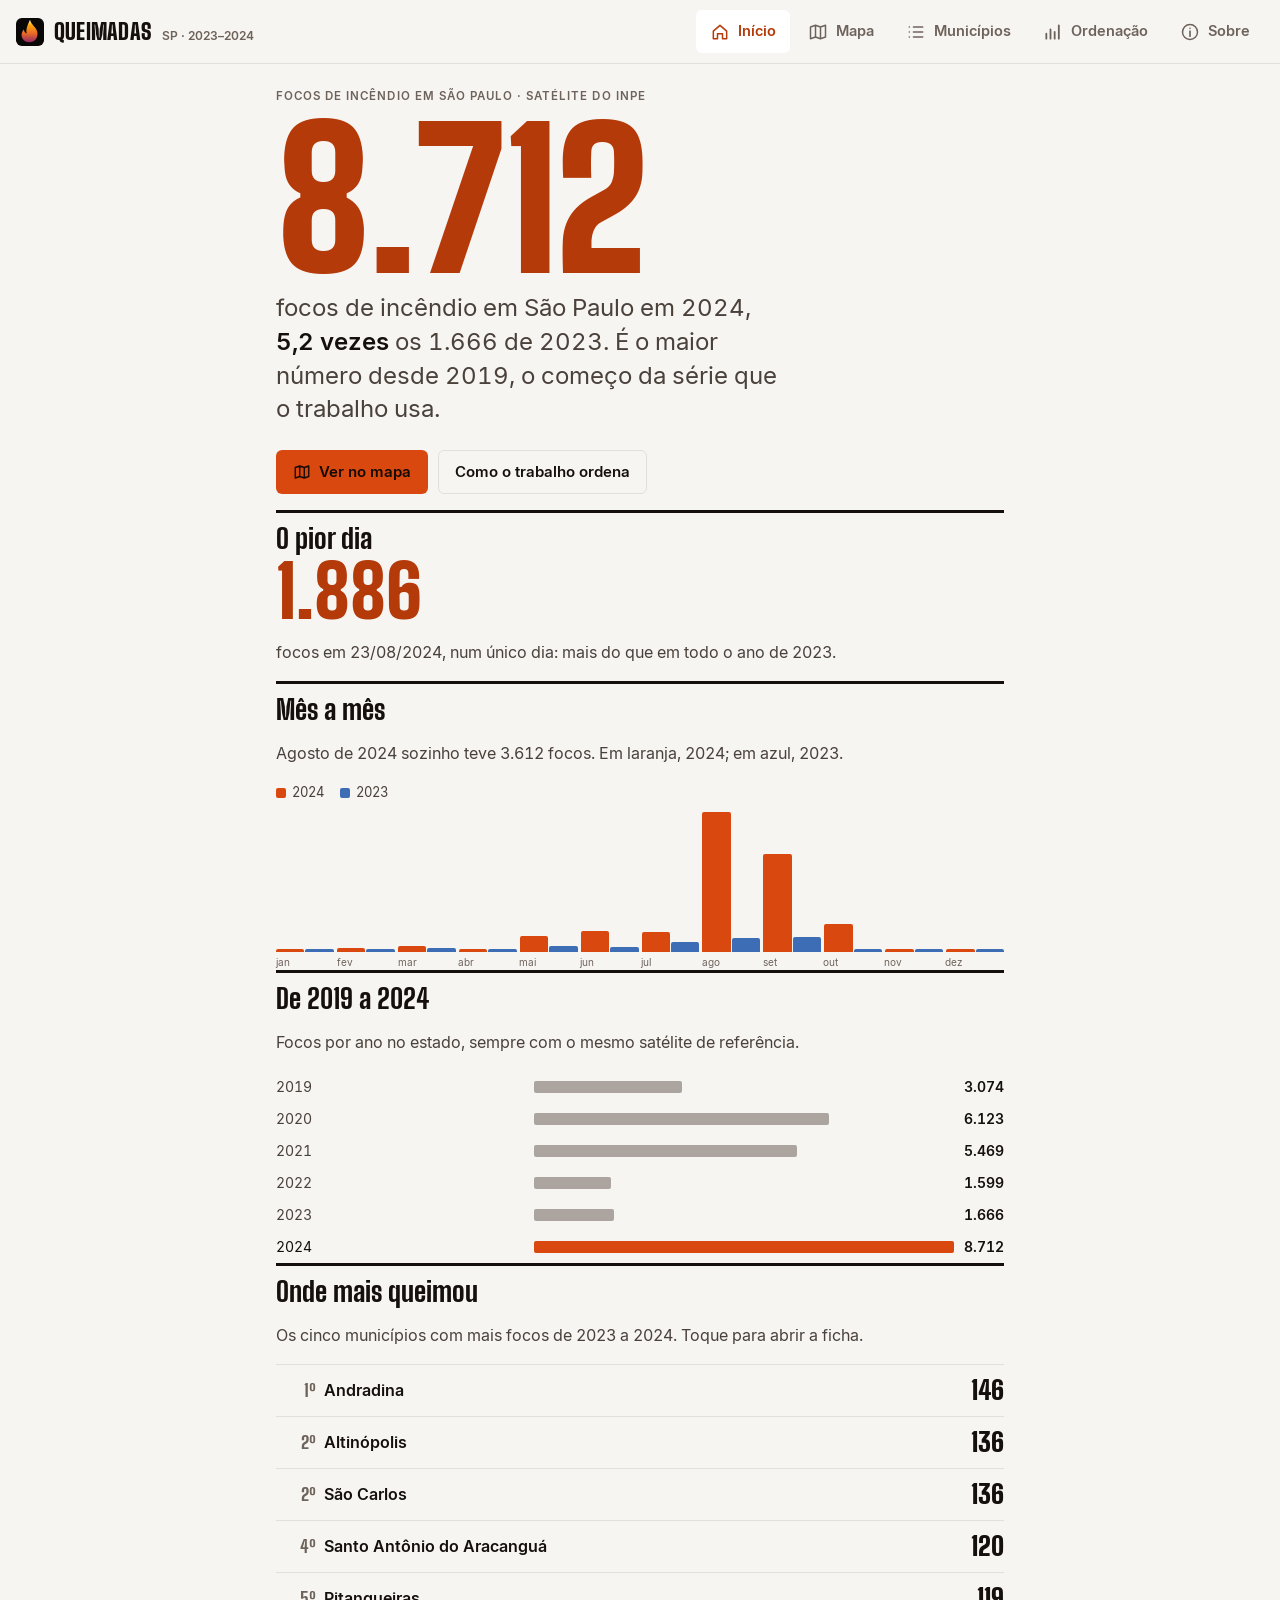
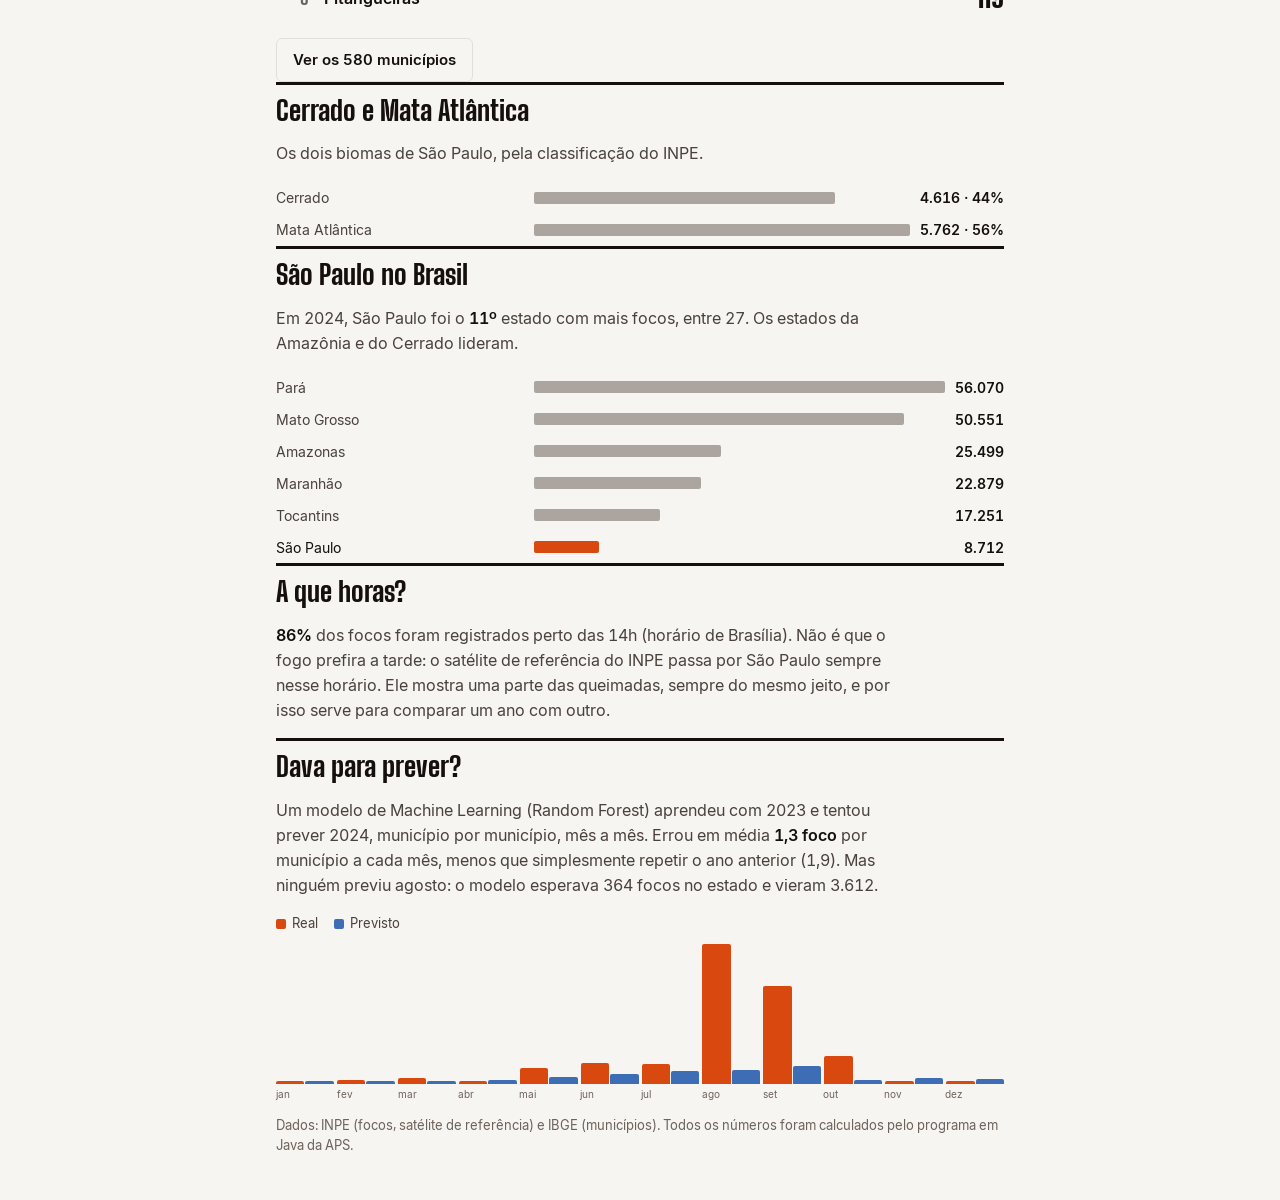
==== commit 41925745: "Versao web completa para leigos: inicio com a historia dos dados, mapa com calor, municipios e grupo" ====
--- a/site/app/index.html
+++ b/site/app/index.html
@@ -20,22 +20,40 @@
 <body>
 <a class="pular" href="#conteudo">Pular para o conteúdo</a>
 <header class="topo">
-  <a class="marca" href="#mapa" aria-label="Queimadas SP, início">
+  <a class="marca" href="#inicio" aria-label="Queimadas SP, início">
     <svg viewBox="0 0 24 24" aria-hidden="true"><use href="#i-marca"/></svg>
     <span>Queimadas <small>SP · 2023–2024</small></span>
   </a>
   <nav class="abas" aria-label="Seções">
+    <a href="#inicio" data-aba="inicio"><svg aria-hidden="true"><use href="#i-inicio"/></svg><span>Início</span></a>
     <a href="#mapa" data-aba="mapa"><svg aria-hidden="true"><use href="#i-mapa"/></svg><span>Mapa</span></a>
     <a href="#municipios" data-aba="municipios"><svg aria-hidden="true"><use href="#i-lista"/></svg><span>Municípios</span></a>
-    <a href="#algoritmos" data-aba="algoritmos"><svg aria-hidden="true"><use href="#i-ordenar"/></svg><span>Algoritmos</span></a>
+    <a href="#ordenacao" data-aba="ordenacao"><svg aria-hidden="true"><use href="#i-ordenar"/></svg><span>Ordenação</span></a>
     <a href="#sobre" data-aba="sobre"><svg aria-hidden="true"><use href="#i-info"/></svg><span>Sobre</span></a>
   </nav>
 </header>
 
 <main id="conteudo">
+  <section id="aba-inicio" class="aba" aria-labelledby="t-inicio" hidden>
+    <div class="pagina historia" id="historia">
+      <p class="sobretitulo">Focos de incêndio em São Paulo · INPE</p>
+      <h1 id="t-inicio" class="sr">Início</h1>
+    </div>
+  </section>
+
   <section id="aba-mapa" class="aba" aria-labelledby="t-mapa">
     <h1 id="t-mapa" class="sr">Mapa dos focos</h1>
     <div id="mapa" class="mapa" role="application" aria-label="Mapa dos focos de incêndio em São Paulo"></div>
+    <div class="mapa-barra" role="toolbar" aria-label="Modo do mapa">
+      <div class="chips compactos" role="radiogroup" aria-label="Como mostrar os focos" id="modos">
+        <button type="button" role="radio" data-modo="pontos" aria-checked="true">Pontos</button>
+        <button type="button" role="radio" data-modo="calor" aria-checked="false">Calor</button>
+        <button type="button" role="radio" data-modo="municipios" aria-checked="false">Municípios</button>
+        <button type="button" role="radio" data-modo="grupos" aria-checked="false">Grupos</button>
+      </div>
+      <button type="button" class="chip-base" id="base" aria-pressed="false" aria-label="Imagem de satélite" title="Imagem de satélite"><svg aria-hidden="true"><use href="#i-satelite"/></svg></button>
+    </div>
+    <div class="legenda-mapa" id="legenda-mapa" aria-live="polite"></div>
     <div class="placar" aria-live="polite">
       <strong id="placar-numero">—</strong>
       <span id="placar-texto">focos no mapa</span>
@@ -65,10 +83,31 @@
     </div>
   </section>
 
-  <section id="aba-algoritmos" class="aba" aria-labelledby="t-algoritmos" hidden>
+  <section id="aba-ordenacao" class="aba" aria-labelledby="t-ordenacao" hidden>
     <div class="pagina">
-      <p class="sobretitulo">Custo real, medido pelo programa em Java</p>
-      <h1 id="t-algoritmos" class="titulo">Algoritmos</h1>
+      <p class="sobretitulo">O coração do trabalho</p>
+      <h1 id="t-ordenacao" class="titulo">Ordenação</h1>
+      <p class="texto">Ordenar é colocar em ordem: por data, por município, do maior para o menor. O trabalho implementa 13 jeitos diferentes de fazer isso e conta cada passo de cada um. Escolha um algoritmo e veja ele trabalhando em 32 barras.</p>
+      <section class="visualizador" aria-labelledby="t-vis">
+        <h2 id="t-vis" class="sr">Animação da ordenação</h2>
+        <label class="seletor">Algoritmo <select id="vis-algoritmo"></select></label>
+        <p class="apoio pequeno" id="vis-descricao"></p>
+        <div class="vis-barras" id="vis-barras" role="img" aria-label="Barras sendo ordenadas"></div>
+        <div class="vis-placar" aria-live="off">
+          <div><b id="vis-comparacoes">0</b><span>comparações</span></div>
+          <div><b id="vis-movimentos">0</b><span>trocas e escritas</span></div>
+          <div><b id="vis-passo">0</b><span id="vis-total">passos</span></div>
+        </div>
+        <p class="vis-agora" id="vis-agora" aria-live="polite">Toque em Reproduzir.</p>
+        <div class="vis-controles">
+          <button class="botao primario" type="button" id="vis-play"><svg aria-hidden="true"><use href="#i-play"/></svg><span>Reproduzir</span></button>
+          <button class="botao secundario" type="button" id="vis-passo-btn">Um passo</button>
+          <button class="botao fantasma" type="button" id="vis-reiniciar">Recomeçar</button>
+        </div>
+        <label class="seletor velocidade">Velocidade <input type="range" id="vis-velocidade" min="1" max="10" value="6"></label>
+        <p class="nota">Amarelo: comparando. Laranja: trocando ou escrevendo. Verde: tudo em ordem. Os passos foram gravados pelo programa em Java, com os mesmos algoritmos da APS.</p>
+      </section>
+      <h2 id="t-algoritmos">E com os 10.378 focos de verdade?</h2>
       <p class="apoio" id="algoritmos-apoio"></p>
       <div class="chips" role="radiogroup" aria-label="Critério de ordenação" id="criterios"></div>
       <div class="chips" role="radiogroup" aria-label="Ordenar a lista por" id="ordem">
@@ -98,6 +137,8 @@
       <h1 id="t-sobre" class="titulo">Sobre esta versão</h1>
       <p class="texto">Esta é a versão de bolso do <b>APS Queimadas</b>. Todo o cálculo foi feito pelo programa em Java: a ordenação com os 13 algoritmos implementados à mão, a contagem de operações, o ranking, as fichas dos municípios e os vizinhos pela malha do IBGE. Aqui você vê esses resultados, sem instalar nada.</p>
       <dl class="numeros" id="sobre-numeros"></dl>
+      <h2>Os dados</h2>
+      <p class="texto" id="sobre-carga"></p>
       <h2>Fontes</h2>
       <ul class="fontes">
         <li><b>Focos:</b> INPE, BDQueimadas, satélite de referência (horários em GMT).</li>
@@ -134,6 +175,8 @@
   <defs>
     <linearGradient id="g-marca" x1="0" y1="1" x2="0" y2="0"><stop offset="0" stop-color="#932667"/><stop offset=".4" stop-color="#EB6A26"/><stop offset=".75" stop-color="#FCA50A"/><stop offset="1" stop-color="#FCFFA4"/></linearGradient>
     <symbol id="i-marca" viewBox="0 0 24 24"><rect width="24" height="24" rx="5" fill="#0A0807"/><path fill="url(#g-marca)" d="M12 1.5C12.6 4.8 15.5 6.6 17.2 9.4C19.4 13 18.6 17.8 15 19.9C11.6 21.9 6.9 20.8 5.3 17.2C4.2 14.7 4.9 11.9 6.6 9.9C6.9 11.6 7.8 12.8 9.2 13.3C8.2 9.7 10.2 5.6 12 1.5Z"/></symbol>
+ <symbol id="i-inicio" viewBox="0 0 24 24"><path d="M4 11 12 4l8 7v9h-5v-6H9v6H4v-9Z" fill="none" stroke="currentColor" stroke-width="1.8" stroke-linejoin="round"/></symbol>
+<symbol id="i-satelite" viewBox="0 0 24 24"><path d="m13 7 4-4 4 4-4 4M7 13l-4 4 4 4 4-4M8.5 8.5l7 7M10 6.5 6.5 10l7.5 7.5 3.5-3.5L10 6.5Z" fill="none" stroke="currentColor" stroke-width="1.7" stroke-linejoin="round"/><path d="M17 20a3 3 0 0 0 3-3" fill="none" stroke="currentColor" stroke-width="1.7" stroke-linecap="round"/></symbol>
     <symbol id="i-mapa" viewBox="0 0 24 24"><path d="M9 4 3 6v14l6-2 6 2 6-2V4l-6 2-6-2Zm0 0v14m6-12v14" fill="none" stroke="currentColor" stroke-width="1.8" stroke-linejoin="round"/></symbol>
     <symbol id="i-lista" viewBox="0 0 24 24"><path d="M9 6h11M9 12h11M9 18h11M4 6h.01M4 12h.01M4 18h.01" fill="none" stroke="currentColor" stroke-width="2" stroke-linecap="round"/></symbol>
     <symbol id="i-ordenar" viewBox="0 0 24 24"><path d="M4 20V14M9 20V9M14 20V12M19 20V4" fill="none" stroke="currentColor" stroke-width="2.2" stroke-linecap="round"/></symbol>
--- a/site/app/app.css
+++ b/site/app/app.css
@@ -41,7 +41,7 @@
 .marca{display:flex;align-items:center;gap:10px;color:var(--texto);text-decoration:none;font:900 22px/1 var(--display);text-transform:uppercase;letter-spacing:.01em}
 .marca svg{width:28px;height:28px;flex:none}
 .marca small{font:600 12px/1 var(--corpo);color:var(--texto-3);text-transform:none;letter-spacing:0;margin-left:6px}
-.abas{position:fixed;left:0;right:0;bottom:0;z-index:1100;display:grid;grid-template-columns:repeat(4,1fr);height:calc(var(--abas) + env(safe-area-inset-bottom));padding-bottom:env(safe-area-inset-bottom);background:var(--superficie);border-top:1px solid var(--fio)}
+.abas{position:fixed;left:0;right:0;bottom:0;z-index:1100;display:grid;grid-template-columns:repeat(5,1fr);height:calc(var(--abas) + env(safe-area-inset-bottom));padding-bottom:env(safe-area-inset-bottom);background:var(--superficie);border-top:1px solid var(--fio)}
 .abas a{display:flex;flex-direction:column;align-items:center;justify-content:center;gap:3px;color:var(--texto-3);text-decoration:none;font-size:11.5px;font-weight:600;transition:color .15s ease}
 .abas a svg{width:24px;height:24px}
 .abas a[aria-current="page"]{color:var(--fogo-texto)}
@@ -211,6 +211,70 @@
 
 .aviso{position:fixed;z-index:1400;left:50%;bottom:calc(var(--abas) + 16px + env(safe-area-inset-bottom));transform:translateX(-50%);max-width:calc(100% - 32px);padding:10px 16px;background:var(--texto);color:var(--fundo);border-radius:8px;font-size:14px;font-weight:600;box-shadow:var(--sombra)}
 
+.mapa-barra{position:absolute;z-index:950;left:8px;right:8px;top:8px;display:flex;align-items:center;gap:8px;overflow-x:auto;scrollbar-width:none;padding-bottom:2px}
+.mapa-barra::-webkit-scrollbar{display:none}
+.chips.compactos{flex-wrap:nowrap;margin:0;gap:5px}
+.chips.compactos button,.chip-base{min-height:40px;padding:5px 10px;font-size:13px;background:var(--superficie);box-shadow:0 4px 14px rgba(0,0,0,.25);white-space:nowrap}
+.chips.compactos button[aria-checked="true"]{background:var(--texto);color:var(--fundo)}
+.chip-base{display:inline-flex;align-items:center;justify-content:center;flex:none;width:40px;padding:0 !important;margin-left:auto;border:1px solid var(--fio);border-radius:999px;color:var(--texto-2);font-weight:600;cursor:pointer;transition:transform .14s var(--saida)}
+.chip-base:active{transform:scale(.97)}
+.chip-base svg{width:20px;height:20px}
+.chip-base[aria-pressed="true"]{background:var(--fogo);border-color:var(--fogo);color:#140A04}
+.placar{top:56px}
+.leaflet-top.leaflet-right{margin-top:48px}
+.legenda-mapa{position:absolute;z-index:900;left:12px;bottom:148px;max-width:min(64vw,260px);padding:8px 10px;background:color-mix(in srgb,var(--superficie) 92%,transparent);border:1px solid var(--fio);border-radius:8px;font-size:12px;line-height:1.5;color:var(--texto-2);box-shadow:var(--sombra)}
+.legenda-mapa:empty{display:none}
+.sem-linha .legenda-mapa{bottom:12px}
+.legenda-mapa b{display:block;color:var(--texto);font-size:12.5px;margin-bottom:2px}
+.legenda-mapa span{display:flex;align-items:center;gap:7px}
+.legenda-mapa i{width:10px;height:10px;border-radius:50%;flex:none}
+.legenda-mapa i.q{border-radius:2px}
+.legenda-mapa small{display:block;margin-top:4px;color:var(--texto-3);font-size:11px;line-height:1.35}
+
+.historia section{margin:0}
+.abertura{padding:8px 0 8px}
+.numero-grande{display:block;font:900 clamp(96px,30vw,190px)/.85 var(--display);color:var(--fogo-texto);letter-spacing:-.01em;margin-top:6px}
+.manchete{font-size:clamp(19px,5vw,24px);line-height:1.4;color:var(--texto-2);margin:10px 0 0;max-width:34ch}
+.manchete b{color:var(--texto)}
+.bloco-historia{margin-top:32px;border-top:3px solid var(--fio-forte);padding-top:10px}
+.bloco-historia h2{border:0;padding:0;margin:0 0 6px}
+.destaque-numero{margin:0;font:900 72px/.9 var(--display);color:var(--fogo-texto)}
+.barras-h{list-style:none;margin:12px 0 0;padding:0}
+.barras-h li{display:grid;grid-template-columns:minmax(72px,34%) 1fr auto;align-items:center;gap:10px;min-height:32px;font-size:14px}
+.barras-h span{overflow:hidden;text-overflow:ellipsis;white-space:nowrap;color:var(--texto-2)}
+.barras-h i{display:block;height:12px;border-radius:2px;background:var(--texto-3);opacity:.55}
+.barras-h b{font-weight:600;white-space:nowrap}
+.barras-h li.destaque span,.barras-h li.destaque b{color:var(--texto)}
+.barras-h li.destaque i{background:var(--fogo);opacity:1}
+.top5{list-style:none;margin:10px 0 14px;padding:0}
+.top5 button{display:grid;grid-template-columns:40px 1fr auto;align-items:center;gap:8px;width:100%;min-height:52px;padding:6px 0;border:0;border-top:1px solid var(--fio);background:transparent;text-align:left;cursor:pointer}
+.top5 button:active{background:var(--superficie-2)}
+.top5 .pos{font:800 18px/1 var(--display);color:var(--texto-3);text-align:right}
+.top5 .nome{font-weight:600}
+.top5 b{font:900 26px/1 var(--display)}
+.barras.doze,.barras-rotulos.doze{grid-template-columns:repeat(12,1fr)}
+.barras.doze{height:140px}
+
+.visualizador{margin:18px 0 8px;padding:14px;border:1px solid var(--fio);border-radius:12px;background:var(--superficie)}
+.apoio.pequeno{font-size:14px;margin:0 0 10px}
+.vis-barras{display:flex;align-items:flex-end;gap:2px;height:190px;padding:6px 0;border-bottom:1px solid var(--fio)}
+.vis-barras i{flex:1;background:var(--texto-3);opacity:.6;border-radius:2px 2px 0 0;transition:height .08s linear}
+.vis-barras i.compara{background:#FCA50A;opacity:1}
+.vis-barras i.move{background:var(--fogo);opacity:1}
+.vis-barras i.ok{background:var(--mata);opacity:1}
+.vis-placar{display:grid;grid-template-columns:repeat(3,1fr);gap:8px;margin-top:12px}
+.vis-placar b{display:block;font:900 30px/1 var(--display)}
+.vis-placar span{font-size:12px;color:var(--texto-3)}
+.vis-agora{min-height:1.6em;margin:10px 0;font-weight:600}
+.vis-controles{display:flex;flex-wrap:wrap;gap:8px}
+.seletor.velocidade{margin-top:12px}
+.seletor.velocidade input{flex:1;accent-color:var(--fogo)}
+@media (min-width:900px){
+  .placar{top:64px}
+  .legenda-mapa{left:auto;right:16px;bottom:34px}
+  .mapa-barra{left:16px;right:16px;top:12px}
+}
+
 @media (min-width:900px){
   :root{--abas:0px}
   .topo{height:64px}
@@ -220,7 +284,7 @@
   .abas a[aria-current="page"]{background:var(--superficie)}
   #aba-mapa{height:calc(100dvh - 64px)}
   .linha-tempo{left:16px;right:auto;bottom:16px;width:min(720px,calc(100% - 32px))}
-  .placar{left:16px;top:16px}
+  .placar{left:16px}
   .placar strong{font-size:58px}
   .folha{left:auto;top:80px;bottom:16px;right:16px;width:440px;max-height:none;border-radius:12px;transform:translateX(calc(100% + 24px))}
   .folha.aberta{transform:translateX(0)}
